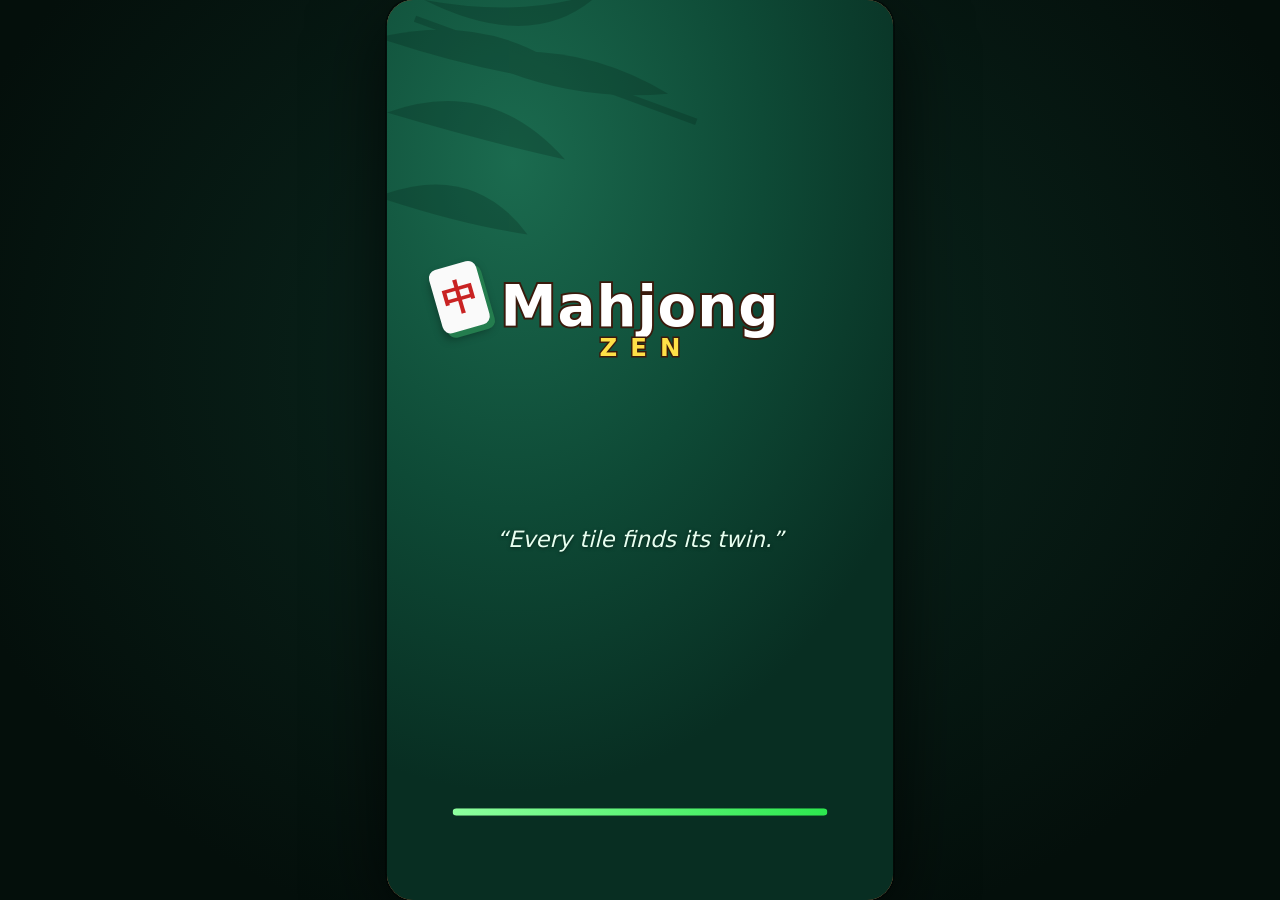
==== index.html @ 8737f3f5 "Mahjong Zen : Mahjong Solitaire 2.5D en HTML/CSS/JS (600 niveaux, modes Classic et Tray) Co-Authored" ====
<!doctype html>
<html lang="fr">
<head>
<meta charset="utf-8">
<meta name="viewport" content="width=device-width, initial-scale=1, maximum-scale=1, user-scalable=no, viewport-fit=cover">
<meta name="theme-color" content="#082E22">
<title>Mahjong Zen</title>
<link rel="stylesheet" href="css/style.css?v=2">
</head>
<body>
<div id="stage">

  <!-- Tapis feutrine + ombres de bambou + filigrane -->
  <div id="table"><div id="leaves"></div><div id="watermark"></div></div>

  <div id="aura"></div>

  <!-- Jeu -->
  <div id="game">
    <header id="hud">
      <button class="wood round" id="btnBack" aria-label="Retour"><svg viewBox="0 0 24 24"><path d="M15 5l-7 7 7 7" /></svg></button>
      <div id="hudCenter">
        <div class="hudCol classic"><span class="lbl">Level</span><b id="hudLevel">1</b></div>
        <div class="hudCol classic mid"><span class="lbl">Score</span><b id="hudScore" class="gold">0</b><i id="scoreGlow"></i></div>
        <div class="hudCol classic"><span class="lbl">Matches</span><b id="hudMatches">0</b></div>
        <div class="hudCol tray iq"><span class="lbl">IQ</span><b id="hudIQ" class="gold">40.0</b><i id="iqGlow"></i></div>
      </div>
      <button class="wood round" id="btnMenu" aria-label="Menu"><svg viewBox="0 0 24 24"><path d="M5 7h14M5 12h14M5 17h14" /></svg></button>
    </header>

    <div id="comboZone">
      <div id="coinBox"><i class="coin"></i><b id="coinCount">0</b></div>
      <div id="comboBanner"><span id="comboText">Combo x2</span><i id="comboBar"></i></div>
      <div id="tray"><i></i><i></i><i></i><i></i></div>
    </div>

    <div id="board"></div>

    <footer id="dock">
      <button class="wood round big" id="btnShuffle" aria-label="Mélanger"><svg viewBox="0 0 24 24"><path d="M3 7h3.5c3 0 4 2 5.5 5s2.500 5 5.500 5H21M3 17h3.500c1.800 0 2.800-.7 3.700-1.900M13.800 8.900C14.700 7.700 15.700 7 17.500 7H21M18.500 4L21.500 7l-3 3M18.500 14l3 3-3 3"/></svg><em class="badge" id="bShuffle">3</em></button>
      <button class="wood round big" id="btnHint" aria-label="Indice"><svg viewBox="0 0 24 24"><path d="M9 18h6M10 21h4M12 3a6 6 0 0 0-3.500 10.900c.700.600 1 1.200 1 2.100h5c0-.9.300-1.500 1-2.100A6 6 0 0 0 12 3z"/></svg><em class="badge" id="bHint">3</em></button>
      <button class="wood round big" id="btnUndo" aria-label="Annuler"><svg viewBox="0 0 24 24"><path d="M9 14L4 9l5-5M4 9h10a6 6 0 0 1 0 12h-4"/></svg><em class="badge" id="bUndo">∞</em></button>
    </footer>
    <div id="fx"></div>
  </div>

  <!-- Portes Shoji -->
  <div id="shoji" class="closed">
    <div class="door left"><div class="paper"></div><div class="lattice"></div></div>
    <div class="door right"><div class="paper"></div><div class="lattice"></div></div>
    <div id="slit"></div>
    <div id="medal"><svg viewBox="0 0 120 120"><circle cx="60" cy="60" r="57" fill="#4A1F10" stroke="#D99B43" stroke-width="4"/><circle cx="60" cy="60" r="46" fill="none" stroke="#C88A4B" stroke-width="2"/>
      <g fill="#E8B960" stroke="#8A5A00" stroke-width="1.5">
        <g id="petals"></g></g>
      <rect x="44" y="36" width="32" height="46" rx="6" fill="#FAFAFA" stroke="#247D4E" stroke-width="3"/><text x="60" y="72" font-size="30" text-anchor="middle" fill="#C92323" font-weight="900" font-family="'Noto Serif CJK SC','Microsoft YaHei',serif">中</text></svg></div>
    <div id="flash"></div>
  </div>

  <!-- Accueil -->
  <div id="home" class="hidden">
    <div id="homeTop">
      <div class="pill"><i class="coin"></i><b id="homeCoins">0</b></div>
      <div id="logo"><span class="tilt"><i>中</i></span><h1>Mahjong<small>ZEN</small></h1></div>
      <button class="wood round" id="btnSettings" aria-label="Paramètres"><svg viewBox="0 0 24 24"><path d="M5 7h14M5 12h14M5 17h14" /></svg></button>
    </div>
    <div id="homeBottom">
      <div id="worldName">Bambouseraie</div>
      <button id="btnPlay" class="cta">Level 1</button>
      <button id="btnLevels" class="link">Tous les niveaux</button>
    </div>
  </div>

  <!-- Carte citation -->
  <div id="quote" class="hidden"><div class="card"><div class="ico"><span>中</span></div><p id="quoteText"></p></div></div>

  <!-- Sélection de niveau -->
  <div id="levelSel" class="hidden"><div class="sheet">
    <div class="sheetHead"><b>Niveaux</b><button class="wood round sm" id="lvlClose" aria-label="Fermer"><svg viewBox="0 0 24 24"><path d="M6 6l12 12M18 6L6 18"/></svg></button></div>
    <div id="lvlGrid"></div></div></div>

  <!-- Fenêtres (menu / victoire / défaite) -->
  <div id="modal" class="hidden"><div class="panel" id="panel"></div></div>

  <div id="toast"></div>

  <!-- Chargement -->
  <div id="loading"><div id="leaves2"></div>
    <div class="lg"><span class="tilt"><i>中</i></span><h1>Mahjong<small>ZEN</small></h1></div>
    <p id="loadQuote"></p>
    <div class="bar"><i id="loadBar"></i></div>
  </div>
</div>

<script src="js/engine/layouts.js"></script>
<script src="js/engine/board.js"></script>
<script src="js/engine/generator.js"></script>
<script src="js/engine/levels.js"></script>
<script src="js/render/symbols.js"></script>
<script src="js/render/tiles.js"></script>
<script src="js/render/vfx.js"></script>
<script src="js/render/shoji.js"></script>
<script src="js/audio/sfx.js"></script>
<script src="js/ui/hud.js"></script>
<script src="js/main.js?v=2"></script>
</body>
</html>
---- css/style.css ----
/* Mahjong Zen — scène logique 540 x 960 (9:16), mise à l'échelle par JS (--k). Tout en CSS / SVG. */
:root {
  --jade1: #46B87A; --jade2: #247D4E; --gold: #FFE047; --gold2: #DF9E1A; --neon: #2CE84F; --badge: #D93829;
  --wood1: #6B341E; --wood2: #4A2112; --mahog: #5A2815; --caramel: #C88A4B; --amber: #D99B43; --cream: #FFF3D6;
  --font: "Baloo 2", "Nunito", "Trebuchet MS", "Segoe UI Rounded", system-ui, sans-serif;
}
* { box-sizing: border-box; -webkit-tap-highlight-color: transparent; }
html, body { margin: 0; height: 100%; overflow: hidden; background: #040f0b; font-family: var(--font); color: #fff;
  user-select: none; -webkit-user-select: none; touch-action: manipulation; overscroll-behavior: none; }
body { background: radial-gradient(ellipse at 50% 40%, #0b2a20 0%, #040f0b 80%); }
button { font: inherit; color: inherit; border: 0; padding: 0; cursor: pointer; background: none; touch-action: manipulation; }
.hidden { display: none !important; }

#stage { position: absolute; left: 50%; top: 50%; width: 540px; height: 960px; transform-origin: 0 0; overflow: hidden;
  border-radius: 28px; background: #082E22; box-shadow: 0 0 0 2px rgba(0,0,0,.4), 0 20px 80px rgba(0,0,0,.7); }
#stage > * { position: absolute; inset: 0; }

/* ---------- Tapis ---------- */
#table { background:
  radial-gradient(ellipse 90% 70% at 25% 18%, #1B6B4F 0%, #0E4A36 55%, #082E22 100%); }
#table::before { content: ""; position: absolute; inset: 0; opacity: .5; mix-blend-mode: soft-light;
  background-image: url("data:image/svg+xml;utf8,<svg xmlns='http://www.w3.org/2000/svg' width='160' height='160'><filter id='n'><feTurbulence type='fractalNoise' baseFrequency='.9' numOctaves='2' stitchTiles='stitch'/><feColorMatrix values='0 0 0 0 .5  0 0 0 0 .6  0 0 0 0 .5  0 0 0 .9 0'/></filter><rect width='160' height='160' filter='url(%23n)'/></svg>"); }
#table::after { content: ""; position: absolute; inset: 0; background: radial-gradient(ellipse 75% 65% at 50% 48%, transparent 55%, rgba(4,26,18,.75) 100%); }
#leaves, #leaves2 { position: absolute; inset: 0; opacity: .22; pointer-events: none; z-index: 1;
  background:
    url("data:image/svg+xml;utf8,<svg xmlns='http://www.w3.org/2000/svg' viewBox='0 0 540 960'><g fill='%23031a12'><path d='M-10 40 Q120 10 210 90 Q110 80 -10 40Z'/><path d='M0 120 Q110 80 190 170 Q100 150 0 120Z'/><path d='M-10 210 Q90 170 150 250 Q80 240 -10 210Z'/><path d='M40 0 Q150 20 230 -10 Q160 60 40 0Z'/><path d='M90 60 Q200 40 300 100 Q190 110 90 60Z'/><path d='M30 20 L330 130' stroke='%23031a12' stroke-width='7' fill='none'/></g></svg>") no-repeat 0 0 / 100% 100%; }
#watermark { position: absolute; left: 50%; top: 50%; width: 520px; height: 520px; margin: -260px 0 0 -260px; opacity: .075; z-index: 1;
  background: url("data:image/svg+xml;utf8,<svg xmlns='http://www.w3.org/2000/svg' viewBox='-100 -100 200 200' fill='none' stroke='white' stroke-width='1.6'><circle r='96'/><circle r='88'/><circle r='56'/><circle r='22'/><g id='p'><path d='M0 -22 Q16 -48 0 -88 Q-16 -48 0 -22Z'/></g><g transform='rotate(30)'><use href='%23p'/></g><g transform='rotate(60)'><use href='%23p'/></g><g transform='rotate(90)'><use href='%23p'/></g><g transform='rotate(120)'><use href='%23p'/></g><g transform='rotate(150)'><use href='%23p'/></g><g transform='rotate(180)'><use href='%23p'/></g><g transform='rotate(210)'><use href='%23p'/></g><g transform='rotate(240)'><use href='%23p'/></g><g transform='rotate(270)'><use href='%23p'/></g><g transform='rotate(300)'><use href='%23p'/></g><g transform='rotate(330)'><use href='%23p'/></g><circle r='40' stroke-dasharray='3 5'/></svg>") center / contain no-repeat; }

/* ---------- Boutons bois ---------- */
.wood { background: radial-gradient(circle at 35% 28%, #7a3a20 0%, #4A1F10 62%, #35150a 100%); border: 3.5px solid var(--amber);
  box-shadow: 0 5px 0 #2a0f06, 0 8px 14px rgba(0,0,0,.45), inset 0 2px 0 rgba(255,225,160,.35); position: relative; transition: transform .1s; }
.wood:active { transform: translateY(3px) scale(.97); box-shadow: 0 2px 0 #2a0f06, 0 3px 8px rgba(0,0,0,.4), inset 0 2px 0 rgba(255,225,160,.3); }
.wood.round { border-radius: 50%; width: 52px; height: 52px; display: grid; place-items: center; }
.wood.round.big { width: 80px; height: 80px; }
.wood.round.sm { width: 40px; height: 40px; }
.wood svg { width: 54%; height: 54%; fill: none; stroke: var(--cream); stroke-width: 2.2; stroke-linecap: round; stroke-linejoin: round; filter: drop-shadow(0 1px 1px rgba(0,0,0,.5)); }
.wood.big svg { width: 52%; height: 52%; stroke-width: 2; }
.badge { position: absolute; right: -8px; top: -8px; min-width: 28px; height: 28px; padding: 0 6px; border-radius: 14px; background: var(--badge);
  border: 2.5px solid #fff; font: 800 17px/23px var(--font); font-style: normal; text-align: center; box-shadow: 0 2px 4px rgba(0,0,0,.4); }
.wood:disabled { filter: grayscale(.6) brightness(.7); }

/* ---------- HUD (0 -> 10%) ---------- */
#hud { inset: 0 0 auto 0; height: 96px; display: flex; align-items: center; justify-content: space-between; padding: 0 16px; z-index: 5; }
#hudCenter { flex: 1; display: flex; align-items: flex-end; justify-content: center; gap: 4px; padding: 0 6px; }
.hudCol { flex: 1; text-align: center; position: relative; line-height: 1; text-shadow: 0 2px 3px rgba(0,0,0,.5); }
.hudCol .lbl { display: block; font-size: 15px; font-weight: 600; color: #bfe8cf; margin-bottom: 4px; }
.hudCol b { font-size: 30px; font-weight: 800; display: block; }
.hudCol.mid b { font-size: 38px; }
.hudCol .gold, b.gold { color: var(--gold); text-shadow: 0 0 14px rgba(255,224,71,.55), 0 2px 3px rgba(0,0,0,.55); }
.hudCol i { position: absolute; left: 6%; right: 6%; bottom: -8px; height: 6px; border-radius: 4px; opacity: 0;
  background: radial-gradient(ellipse at center, rgba(255,224,71,.95), rgba(255,224,71,0) 70%); }
.hudCol i.on { animation: glowbar .7s ease-out; }
@keyframes glowbar { 0% { opacity: 1; transform: scaleX(.4); } 100% { opacity: 0; transform: scaleX(1.25); } }
#game { z-index: 3; }
#game > * { position: absolute; }
.hudCol.iq { display: none; }
body.trayMode .hudCol.classic { display: none; }
.hudCol.iq { max-width: 220px; } .hudCol.iq b { font-size: 40px; } .hudCol.iq .lbl { display: inline; margin-right: 6px; font-size: 22px; color: var(--gold); }
.hudCol.iq b { display: inline; }
body.trayMode .iq { display: block; }

/* ---------- Zone combo / tiroir (10 -> 18%) ---------- */
#comboZone { inset: 96px 0 auto 0; height: 77px; z-index: 4; pointer-events: none; }
#coinBox { position: absolute; left: 18px; top: 22px; display: flex; align-items: center; gap: 6px; font-weight: 800; font-size: 24px; color: var(--gold);
  text-shadow: 0 2px 3px rgba(0,0,0,.6); opacity: 0; transition: opacity .3s; }
#coinBox.show { opacity: 1; }
.coin { display: inline-block; width: 26px; height: 26px; border-radius: 50%; background: radial-gradient(circle at 35% 30%, #FFF2A6, #F2B51E 55%, #B87A00); border: 2px solid #8A5A00; box-shadow: inset 0 0 0 3px rgba(255,255,255,.25); }
#comboBanner { position: absolute; left: 50%; top: 14px; transform: translateX(-50%) scale(.6); opacity: 0; text-align: center; transition: opacity .2s, transform .25s cubic-bezier(.3,1.6,.5,1); }
#comboBanner.on { opacity: 1; transform: translateX(-50%) scale(1); }
#comboText { display: block; font-size: 40px; font-weight: 800; color: var(--neon); -webkit-text-stroke: 2px #0a3d1a; paint-order: stroke fill;
  text-shadow: 0 0 18px rgba(44,232,79,.6), 0 3px 0 #0a3d1a; letter-spacing: .5px; }
#comboBanner.pop #comboText { animation: pop .3s cubic-bezier(.3,1.8,.5,1); }
@keyframes pop { 0% { transform: scale(1.5); } 100% { transform: scale(1); } }
#comboBar { display: block; height: 6px; margin: 2px auto 0; width: 150px; border-radius: 4px; background: rgba(0,0,0,.35); position: relative; overflow: hidden; }
#comboBar::after { content: ""; position: absolute; inset: 0; background: linear-gradient(90deg, #8dff9f, var(--neon)); transform-origin: left; transform: scaleX(var(--t, 1)); }
#tray { position: absolute; left: 50%; top: 4px; width: 281px; height: 67px; transform: translateX(-50%); display: none; gap: 7px; align-items: center; padding: 0 8px;
  border-radius: 14px; border: 4px solid var(--amber); background: linear-gradient(#3b170b, #2a0f06); box-shadow: inset 0 4px 10px rgba(0,0,0,.6), 0 4px 10px rgba(0,0,0,.4); transition: box-shadow .25s, border-color .25s; }
body.trayMode #tray { display: flex; }
#tray.glow { border-color: var(--neon); box-shadow: 0 0 22px 4px rgba(44,232,79,.75), inset 0 4px 10px rgba(0,0,0,.6); }
#tray i { flex: 1; height: 50px; border-radius: 8px; background: rgba(0,0,0,.32); box-shadow: inset 0 2px 5px rgba(0,0,0,.6); }
body.trayMode #comboBanner { left: auto; right: 6px; top: 10px; transform: scale(.6); transform-origin: right center; width: 124px; }
body.trayMode #comboBanner.on { transform: scale(1); }
body.trayMode #comboText { font-size: 26px; -webkit-text-stroke-width: 1.5px; }
body.trayMode #comboBar { width: 90px; }

/* ---------- Plateau ---------- */
#board { inset: 0; z-index: 2; }
.tile { position: absolute; width: var(--cw); height: var(--ch); perspective: 500px; transition: transform .16s cubic-bezier(.3,1.6,.5,1), opacity .2s; cursor: pointer; will-change: transform; }
.tile .base { position: absolute; inset: 0; border-radius: var(--rad); background: linear-gradient(150deg, var(--jade1), var(--jade2));
  box-shadow: calc(var(--s) * 4px) calc(var(--s) * 7px) calc(var(--s) * 11px) rgba(0, 20, 12, .38); transition: background .15s; }
.tile .face { position: absolute; left: 0; top: 0; width: var(--fw); height: var(--fh); border-radius: var(--rad); transform-style: preserve-3d;
  transition: transform .6s cubic-bezier(.3,1.35,.5,1); }
.tile .front, .tile .back { position: absolute; inset: 0; border-radius: inherit; backface-visibility: hidden; -webkit-backface-visibility: hidden; overflow: hidden; }
.tile .front { background: linear-gradient(150deg, #FAFAFA 0%, #F2F4EF 100%);
  box-shadow: calc(var(--s) * 2px) calc(var(--s) * 2.5px) 0 #CDEBD9, inset 0 0 0 calc(var(--s) * 1.5px) rgba(255,255,255,.9), inset 0 -2px 6px rgba(120,150,130,.18); transition: background .15s; }
.tile .front svg { position: absolute; left: 13%; top: 11%; width: 74%; height: 78%; }
.tile .back { transform: rotateY(180deg); background: linear-gradient(150deg, #F7D147, #E0A91E); box-shadow: calc(var(--s) * 2px) calc(var(--s) * 2.5px) 0 #b98412; }
.tile .back svg { width: 100%; height: 100%; }
.tile.mystery .face { transform: rotateY(180deg); }
.tile.mystery .base { background: linear-gradient(150deg, #d9a416, #a97a0c); }
.tile .front::after { content: ""; position: absolute; inset: 0; background: rgba(15, 35, 28, .24); opacity: 0; transition: opacity .2s; border-radius: inherit; }
.tile.blocked .front::after { opacity: 1; }
.tile.selected { transform: scale(1.04); }
.tile.selected .front { background: #EFFA78; box-shadow: 0 0 calc(var(--s) * 18px) calc(var(--s) * 3px) rgba(255,240,90,.85), calc(var(--s) * 2px) calc(var(--s) * 2.5px) 0 #b99a1c; }
.tile.selected .base { background: linear-gradient(150deg, #F5C836, #c99a10); }
.tile.selected .front::after { opacity: 0; }
.tile.gold .front { background: linear-gradient(145deg, #FFE670, #DF9E1A); box-shadow: calc(var(--s) * 2px) calc(var(--s) * 2.5px) 0 #8A5A00, inset 0 0 0 2px rgba(255,250,200,.8); }
.tile.gold .base { background: linear-gradient(150deg, #F5C836, #A8740B); }
.tile.gold .sp { animation: twinkle 1.4s infinite; transform-origin: center; }
@keyframes twinkle { 0%, 100% { opacity: .2; } 50% { opacity: 1; } }
.tile.hint .front { animation: hintPulse .7s ease-in-out infinite alternate; }
@keyframes hintPulse { from { background: #FAFAFA; } to { background: #FFEE70; box-shadow: 0 0 calc(var(--s) * 20px) calc(var(--s) * 4px) rgba(255,224,71,.95); } }
.tile .stoneCap { position: absolute; left: 0; top: 0; width: var(--fw); height: var(--fh); display: none; pointer-events: none; }
.tile.stoned .stoneCap { display: block; }
.tile .stoneCap svg { width: 100%; height: 100%; filter: drop-shadow(0 2px 2px rgba(0,0,0,.4)); }
.tile .stoneCap.crack { display: block; animation: crack .45s forwards; }
@keyframes crack { 0% { transform: scale(1); opacity: 1; } 30% { transform: scale(1.08) rotate(-3deg); } 100% { transform: scale(1.4) rotate(8deg); opacity: 0; } }
.tile.shake { animation: shake .16s linear; }
@keyframes shake { 0%, 100% { translate: 0 0; } 25% { translate: -4px 0; } 75% { translate: 4px 0; } }
.tile.vanish { animation: vanish .18s ease-in forwards; pointer-events: none; }
@keyframes vanish { 0% { transform: scale(1.04); filter: brightness(1.6); } 100% { transform: scale(1.28); opacity: 0; filter: brightness(2.2); } }
.tile.gone { display: none; }
.tile.pre { opacity: 0; transform: translateY(-70px) scale(.7); }
.tile.shuf { animation: shuf .6s ease-in-out; }
@keyframes shuf { 0% { transform: none; } 40% { transform: translateY(-14px) rotateY(180deg) scale(.9); } 100% { transform: none; } }
.tile.fly { position: absolute; z-index: 999 !important; transition: transform .35s cubic-bezier(.3,.9,.4,1), opacity .2s; pointer-events: none; }

/* ---------- Dock (85 -> 100%) ---------- */
#dock { inset: auto 0 0 0; height: 144px; z-index: 5; display: flex; justify-content: space-evenly; align-items: center; padding: 18px 20px 0;
  background: linear-gradient(180deg, var(--wood1) 0%, var(--wood2) 100%); border-top: 5px solid var(--caramel);
  border-radius: 50% 50% 0 0 / 22px 22px 0 0; box-shadow: 0 -8px 20px rgba(0,0,0,.45), inset 0 3px 0 rgba(255,225,160,.35); }
#dock::before { content: ""; position: absolute; inset: 8px 12px auto; height: 3px; border-radius: 2px; background: rgba(217,155,67,.5); }
#dock .wood.big { margin-top: 6px; }

#fx { inset: 0; z-index: 30; pointer-events: none; overflow: hidden; }
#fx > * { position: absolute; will-change: transform, opacity; }
.fx-text { font-weight: 800; font-size: 34px; color: #fff; -webkit-text-stroke: 5px #1a0e05; paint-order: stroke fill; white-space: nowrap; text-shadow: 0 3px 6px rgba(0,0,0,.4); transform: translate(-50%, -50%); }
.fx-text.gold { color: var(--gold); }
.fx-flash { width: 150px; height: 150px; margin: -75px 0 0 -75px; border-radius: 50%; background: radial-gradient(circle, #fff 0%, rgba(255,246,150,.85) 30%, rgba(255,224,71,0) 70%); }
.fx-p { width: 18px; height: 18px; }
.fx-p svg { width: 100%; height: 100%; display: block; }
.fx-tier { left: 50%; top: 340px; font-size: 92px; font-weight: 900; transform: translate(-50%, -50%); white-space: nowrap; -webkit-text-stroke: 8px #1a0e05; paint-order: stroke fill; }
.fx-mascot { width: 120px; height: 150px; left: 50%; margin-left: -60px; top: 150px; }
.fx-mascot svg { width: 100%; height: 100%; filter: drop-shadow(0 6px 6px rgba(0,0,0,.4)); }
.fx-coin { width: 26px; height: 26px; }

/* ---------- Shoji ---------- */
#shoji { z-index: 40; pointer-events: none; }
#shoji.closed { pointer-events: auto; }
.door { position: absolute; top: 0; width: 50.2%; height: 100%; transition: transform 1.1s cubic-bezier(.65,.05,.25,1); overflow: hidden; box-shadow: 0 0 40px rgba(0,0,0,.5); }
.door.left { left: 0; } .door.right { right: 0; }
#shoji.open .door.left { transform: translateX(-102%); } #shoji.open .door.right { transform: translateX(102%); }
.door .paper { position: absolute; inset: 0; background:
  url("data:image/svg+xml;utf8,<svg xmlns='http://www.w3.org/2000/svg' viewBox='0 0 270 960'><g fill='none' stroke='%237a8a45' stroke-linecap='round' opacity='.55'><path d='M70 -10 V980' stroke-width='11'/><path d='M180 -10 V980' stroke-width='8'/><g stroke-width='2.5'><path d='M60 150 h20 M60 330 h20 M60 540 h20 M60 760 h20 M172 220 h18 M172 470 h18 M172 690 h18'/></g></g><g fill='%235e8f3b' opacity='.5'><path d='M70 160 q40 -30 70 -6 q-36 22 -70 6z'/><path d='M70 360 q-44 -24 -66 4 q40 18 66 -4z'/><path d='M180 260 q40 -30 70 -6 q-36 22 -70 6z'/><path d='M180 520 q-44 -24 -66 4 q40 18 66 -4z'/><path d='M70 640 q40 -30 70 -6 q-36 22 -70 6z'/><path d='M180 800 q-44 -24 -66 4 q40 18 66 -4z'/></g></svg>") center / 100% 100% no-repeat,
  radial-gradient(ellipse 60% 70% at var(--gx, 100%) 50%, #F5DDA8 0%, #E8C996 45%, #C89B5E 100%); }
.door.right .paper { --gx: 0%; }
.door .lattice { position: absolute; inset: 0; border: 14px solid var(--mahog);
  background: linear-gradient(90deg, var(--mahog) 6px, transparent 6px) 0 0 / 80px 100%, linear-gradient(180deg, var(--mahog) 6px, transparent 6px) 0 0 / 100% 120px;
  box-shadow: inset 0 0 0 3px #7a3a20, inset 0 0 18px rgba(0,0,0,.45); }
.door.left .lattice { border-right-width: 10px; } .door.right .lattice { border-left-width: 10px; }
#slit { position: absolute; left: 50%; top: 0; bottom: 0; width: 8px; margin-left: -4px; z-index: 2; transition: opacity .3s;
  background: linear-gradient(180deg, transparent, #ffe27a 15%, #fff1b0 50%, #ffe27a 85%, transparent); filter: blur(2.5px) drop-shadow(0 0 14px #ffc83a); }
#medal { position: absolute; left: 50%; top: 50%; width: 170px; height: 170px; margin: -85px 0 0 -85px; z-index: 3; filter: drop-shadow(0 0 24px rgba(255,200,60,.7)) drop-shadow(0 6px 8px rgba(0,0,0,.5));
  transition: transform .7s cubic-bezier(.5,0,.8,.4), opacity .6s; }
#shoji.open #medal, #shoji.open #slit { opacity: 0; } #shoji.open #medal { transform: scale(.4) rotate(90deg); }
#flash { position: absolute; inset: 0; z-index: 4; opacity: 0; background: radial-gradient(ellipse at 50% 50%, rgba(255,246,190,.95), rgba(255,200,70,.55) 40%, rgba(255,200,70,0) 70%); }
#flash.go { animation: flash 1s ease-out; }
@keyframes flash { 0% { opacity: 0; } 20% { opacity: 1; } 100% { opacity: 0; } }

/* ---------- Accueil ---------- */
#home { z-index: 45; pointer-events: none; }
#home > * { pointer-events: auto; }
#homeTop { position: absolute; inset: 22px 18px auto; display: flex; justify-content: space-between; align-items: flex-start; }
.pill { display: flex; align-items: center; gap: 8px; padding: 6px 16px 6px 8px; border-radius: 26px; background: rgba(74,31,16,.9); border: 3px solid var(--amber); font-weight: 800; font-size: 22px; color: var(--gold); box-shadow: 0 4px 8px rgba(0,0,0,.4); }
#logo { position: absolute; left: 50%; top: 70px; transform: translateX(-50%); text-align: center; filter: drop-shadow(0 4px 6px rgba(0,0,0,.55)); }
#logo h1, .lg h1 { margin: 0; font-size: 60px; line-height: .9; font-weight: 800; color: #fff; letter-spacing: 1px; -webkit-text-stroke: 4px #3a1a0c; paint-order: stroke fill; }
#logo h1 small, .lg h1 small { display: block; font-size: 26px; letter-spacing: 14px; color: var(--gold); -webkit-text-stroke: 3px #3a1a0c; margin-top: 6px; padding-left: 14px; }
.tilt { position: absolute; left: -64px; top: -18px; width: 52px; height: 70px; transform: rotate(-16deg); border-radius: 9px; background: #FAFAFA; box-shadow: 4px 6px 0 var(--jade2), 0 6px 10px rgba(0,0,0,.4); display: grid; place-items: center; }
.tilt i { font: 900 38px/1 "Noto Serif CJK SC", "Microsoft YaHei", serif; color: #C92323; font-style: normal; }
#homeBottom { position: absolute; inset: auto 0 70px; text-align: center; }
#worldName { font-size: 20px; font-weight: 700; color: #4A1F10; margin-bottom: 12px; text-shadow: 0 1px 0 rgba(255,235,190,.6); }
.cta { min-width: 300px; padding: 14px 40px 16px; border-radius: 40px; font-size: 44px; font-weight: 800; color: #fff; -webkit-text-stroke: 4px #7a3a00; paint-order: stroke fill;
  background: linear-gradient(#FFC04A, #F58A1F); border: 4px solid #FFE08A; box-shadow: 0 7px 0 #A8520A, 0 14px 20px rgba(0,0,0,.45), inset 0 3px 0 rgba(255,255,255,.5); }
.cta:active { transform: translateY(4px); box-shadow: 0 3px 0 #A8520A, 0 6px 12px rgba(0,0,0,.4); }
.link { display: block; margin: 22px auto 0; font-size: 20px; font-weight: 700; color: #4A1F10; text-decoration: underline; text-underline-offset: 4px; }

/* ---------- Carte citation ---------- */
#quote { z-index: 42; display: grid; place-items: center; pointer-events: none; }
#quote .card { width: 380px; padding: 26px 28px 30px; text-align: center; border-radius: 20px; background: #FFF7E4; border: 5px double #8A5A2B; color: #4A2A12;
  box-shadow: 0 10px 40px rgba(0,0,0,.55), inset 0 0 0 4px #FFF7E4, inset 0 0 0 6px rgba(138,90,43,.35); transform: scale(.85); opacity: 0; transition: transform .45s cubic-bezier(.3,1.5,.5,1), opacity .35s; }
#quote.show .card { transform: scale(1); opacity: 1; }
#quote .ico { width: 50px; height: 68px; margin: -56px auto 12px; border-radius: 9px; background: #FAFAFA; box-shadow: 4px 6px 0 var(--jade2), 0 6px 10px rgba(0,0,0,.35); display: grid; place-items: center; transform: rotate(-8deg); }
#quote .ico span { font: 900 36px/1 "Noto Serif CJK SC", "Microsoft YaHei", serif; color: #C92323; }
#quote p { margin: 0; font-size: 25px; font-weight: 700; line-height: 1.25; font-style: italic; }

/* ---------- Sélection de niveaux ---------- */
#levelSel { z-index: 60; background: rgba(4,20,14,.7); display: grid; place-items: center; }
.sheet { width: 480px; height: 780px; border-radius: 22px; background: linear-gradient(#3b170b, #2a0f06); border: 5px solid var(--amber); box-shadow: 0 16px 50px rgba(0,0,0,.6); display: flex; flex-direction: column; overflow: hidden; }
.sheetHead { display: flex; justify-content: space-between; align-items: center; padding: 14px 18px; font-size: 30px; font-weight: 800; color: var(--gold); border-bottom: 3px solid rgba(217,155,67,.4); }
#lvlGrid { flex: 1; overflow-y: auto; padding: 10px 16px 24px; scrollbar-width: thin; touch-action: pan-y; }
#lvlGrid h3 { margin: 18px 0 8px; font-size: 20px; color: #ffd98a; font-weight: 700; display: flex; align-items: center; gap: 8px; }
#lvlGrid h3::after { content: ""; flex: 1; height: 2px; background: rgba(217,155,67,.35); }
.lvlRow { display: grid; grid-template-columns: repeat(5, 1fr); gap: 8px; }
.lv { aspect-ratio: 1; border-radius: 12px; font-size: 22px; font-weight: 800; color: #fff; background: linear-gradient(#5a8f6c, #2f6a48); border: 3px solid #9FD6B2; box-shadow: 0 4px 0 #1a4a2f; position: relative; }
.lv.cur { background: linear-gradient(#FFC04A, #F58A1F); border-color: #FFE08A; box-shadow: 0 4px 0 #A8520A; }
.lv.lock { background: #4a3a30; border-color: #6d5645; color: #9a8a7c; box-shadow: 0 4px 0 #2a1d16; }
.lv .st { position: absolute; bottom: 1px; left: 0; right: 0; font-size: 11px; color: var(--gold); letter-spacing: -1px; }

/* ---------- Fenêtres ---------- */
#modal { z-index: 70; display: grid; place-items: center; background: rgba(4,20,14,.65); }
.panel { width: 400px; padding: 26px 26px 28px; border-radius: 24px; text-align: center; background: linear-gradient(#FFF7E4, #F6E4BC); border: 6px solid var(--mahog); color: #4A2A12;
  box-shadow: 0 16px 50px rgba(0,0,0,.6), inset 0 0 0 3px #D99B43; animation: panelIn .4s cubic-bezier(.3,1.5,.5,1); }
@keyframes panelIn { from { transform: scale(.7); opacity: 0; } }
.panel h2 { margin: 0 0 8px; font-size: 40px; font-weight: 800; color: #7a2a10; }
.panel .stars { font-size: 56px; letter-spacing: 6px; color: #E0A91E; text-shadow: 0 3px 0 #8A5A00; margin: 4px 0 10px; }
.panel .stars .off { color: #cdbd98; text-shadow: none; }
.panel .rows { margin: 6px 0 18px; font-size: 22px; font-weight: 700; }
.panel .rows div { display: flex; justify-content: space-between; padding: 6px 12px; border-bottom: 2px dotted rgba(138,90,43,.35); }
.panel .rows b { color: #b3340f; }
.btn { display: block; width: 100%; margin-top: 10px; padding: 12px; border-radius: 30px; font-size: 28px; font-weight: 800; color: #fff; -webkit-text-stroke: 3px #7a3a00; paint-order: stroke fill;
  background: linear-gradient(#FFC04A, #F58A1F); border: 3px solid #FFE08A; box-shadow: 0 5px 0 #A8520A; }
.btn:active { transform: translateY(3px); box-shadow: 0 2px 0 #A8520A; }
.btn.alt { background: linear-gradient(#8a5a3a, #5A2815); border-color: var(--amber); box-shadow: 0 5px 0 #2a0f06; -webkit-text-stroke: 3px #2a0f06; font-size: 22px; }
.opt { display: flex; justify-content: space-between; align-items: center; padding: 10px 6px; font-size: 24px; font-weight: 700; }
.seg { display: flex; border: 3px solid var(--mahog); border-radius: 20px; overflow: hidden; }
.seg button { padding: 6px 14px; font-size: 18px; font-weight: 800; color: #7a2a10; background: #F6E4BC; }
.seg button.on { background: var(--mahog); color: var(--gold); }

#toast { position: absolute; left: 50%; bottom: 168px; transform: translate(-50%, 20px); z-index: 80; padding: 10px 22px; border-radius: 24px; background: rgba(40,16,8,.92); border: 3px solid var(--amber);
  font-size: 22px; font-weight: 700; opacity: 0; pointer-events: none; transition: .3s; white-space: normal; text-align: center; max-width: 440px; inset: auto; }
#toast.show { opacity: 1; transform: translate(-50%, 0); }

/* ---------- Chargement ---------- */
#loading { z-index: 100; background: radial-gradient(ellipse 90% 70% at 25% 18%, #1B6B4F, #0E4A36 55%, #082E22); transition: opacity .6s; }
#loading.out { opacity: 0; pointer-events: none; }
#loading .lg { position: absolute; left: 50%; top: 300px; transform: translateX(-50%); text-align: center; }
#loading .lg .tilt { left: -70px; }
#loadQuote { position: absolute; left: 50px; right: 50px; top: 560px; text-align: center; font-size: 24px; line-height: 1.3; font-style: italic; color: #e8fff0; text-shadow: 0 2px 4px rgba(0,0,0,.5); margin: 0; }
#loading .bar { position: absolute; left: 70px; right: 70px; bottom: 90px; height: 8px; border-radius: 6px; background: rgba(0,0,0,.35); overflow: hidden; }
#loadBar { display: block; height: 100%; width: 0; background: linear-gradient(90deg, #8dff9f, #2CE84F); border-radius: 6px; transition: width .2s; }

/* ===== Combo flashy ===== */
#stage { --cc: #2CE84F; }
#comboBanner { filter: drop-shadow(0 0 10px var(--cc)); }
#comboBanner::before { content: ""; position: absolute; left: -40px; right: -40px; top: -14px; bottom: -8px; z-index: -1; opacity: 0; filter: blur(10px);
  background: radial-gradient(ellipse, var(--cc), transparent 70%); }
#comboBanner.on::before { opacity: .5; animation: beat .42s ease-in-out infinite alternate; }
@keyframes beat { from { transform: scale(.85); opacity: .3; } to { transform: scale(1.2); opacity: .7; } }
#comboBanner.on { transform: translateX(-50%) scale(var(--sc, 1)); }
body.trayMode #comboBanner.on { transform: scale(var(--sc, 1)); }
#comboText { color: var(--cc); text-shadow: 0 0 16px var(--cc), 0 0 38px var(--cc), 0 3px 0 rgba(0,0,0,.6); }
#comboBanner.rainbow #comboText { text-shadow: none; filter: drop-shadow(0 0 12px #fff9) drop-shadow(0 0 24px var(--cc));
  background: linear-gradient(90deg, #ff5c5c, #ffe047, #2ce84f, #3cd8ff, #ff5cd8, #ff5c5c); background-size: 200% 100%;
  -webkit-background-clip: text; background-clip: text; color: transparent; animation: rb .9s linear infinite; }
#comboBanner.rainbow.pop #comboText { animation: rb .9s linear infinite, pop .3s cubic-bezier(.3,1.8,.5,1); }
@keyframes rb { to { background-position: 200% 0; } }
#tray.glow { border-color: var(--cc); box-shadow: 0 0 26px 6px var(--cc), inset 0 4px 10px rgba(0,0,0,.6); }
#comboBar::after { background: linear-gradient(90deg, #fff, var(--cc)); box-shadow: 0 0 10px var(--cc); }

#aura { z-index: 2; pointer-events: none; opacity: 0; transition: opacity .35s; border-radius: inherit; mix-blend-mode: screen;
  box-shadow: inset 0 0 calc(50px + var(--ai, 0) * 150px) calc(var(--ai, 0) * 46px) var(--cc); }
#aura.on { opacity: .85; animation: auraPulse .5s ease-in-out infinite alternate; }
@keyframes auraPulse { from { filter: brightness(.7); } to { filter: brightness(1.7); } }
#table.pulse { animation: tpulse .35s ease-out; }
@keyframes tpulse { 0% { filter: brightness(1.9) saturate(1.5); } 100% { filter: none; } }

#game.shake { animation: gshake .34s linear; }
@keyframes gshake {
  0%, 100% { transform: none; } 15% { transform: translate(calc(var(--amp) * -1px), calc(var(--amp) * .6px)); }
  35% { transform: translate(calc(var(--amp) * 1px), calc(var(--amp) * -.7px)); } 55% { transform: translate(calc(var(--amp) * -.7px), calc(var(--amp) * -.4px)); }
  75% { transform: translate(calc(var(--amp) * .5px), calc(var(--amp) * .5px)); } }

.fx-ring { width: 60px; height: 60px; margin: -30px 0 0 -30px; border-radius: 50%; border: 6px solid var(--cc); box-shadow: 0 0 22px var(--cc), inset 0 0 18px var(--cc); }
.fx-rays { width: 900px; height: 900px; margin: -450px 0 0 -450px; border-radius: 50%; mix-blend-mode: screen;
  background: repeating-conic-gradient(from 0deg, var(--cc) 0 5deg, transparent 5deg 16deg);
  -webkit-mask: radial-gradient(circle, #000 0, transparent 66%); mask: radial-gradient(circle, #000 0, transparent 66%); }
.fx-streak { width: 80px; height: 5px; margin-top: -2px; border-radius: 3px; transform-origin: 0 50%; background: linear-gradient(90deg, transparent, var(--cc), #fff); box-shadow: 0 0 8px var(--cc); }
.fx-screen { width: 540px; height: 960px; mix-blend-mode: screen; }
.hudCol.mid b.bump { animation: bump .38s cubic-bezier(.3,1.9,.5,1); }
@keyframes bump { 0% { transform: scale(1.5); filter: brightness(2); } 100% { transform: scale(1); } }
@keyframes vanish { 0% { transform: scale(1.04); filter: brightness(1.6); } 35% { transform: scale(1.18); filter: brightness(3.2) saturate(.4); }
  100% { transform: scale(1.4); opacity: 0; filter: brightness(4); } }
.tile.selected .front { animation: selGlow .5s ease-in-out infinite alternate; }
@keyframes selGlow { to { box-shadow: 0 0 calc(var(--s) * 30px) calc(var(--s) * 8px) rgba(255,240,90,1), calc(var(--s) * 2px) calc(var(--s) * 2.5px) 0 #b99a1c; } }
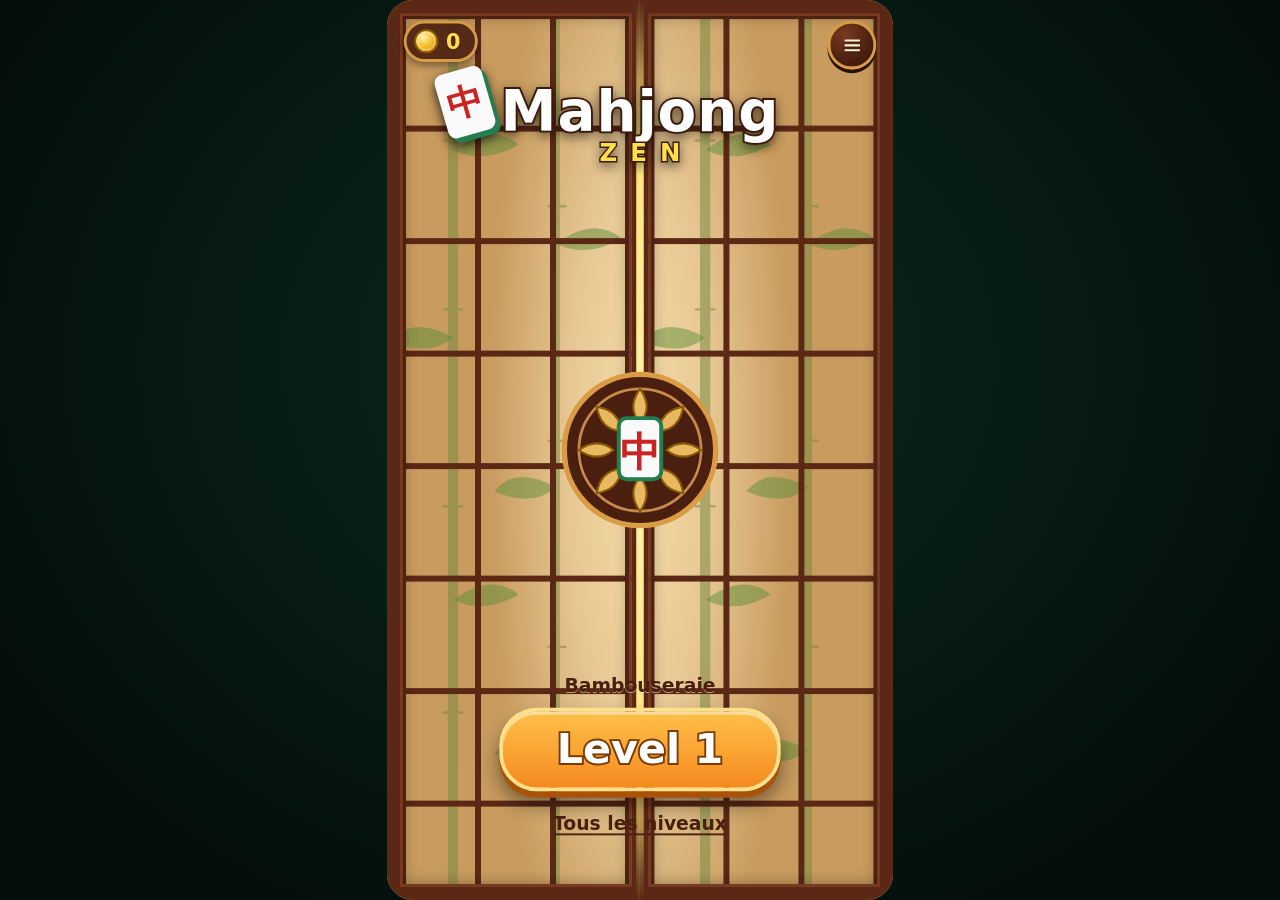
==== commit 0e4f357a: "Option Effects Full/Light, rendu allégé (pas de couche GPU par tuile), Light par défaut sur Android " ====
--- a/index.html
+++ b/index.html
@@ -5,7 +5,7 @@
 <meta name="viewport" content="width=device-width, initial-scale=1, maximum-scale=1, user-scalable=no, viewport-fit=cover">
 <meta name="theme-color" content="#082E22">
 <title>Mahjong Zen</title>
-<link rel="stylesheet" href="css/style.css?v=2">
+<link rel="stylesheet" href="css/style.css?v=3">
 </head>
 <body>
 <div id="stage">
@@ -91,16 +91,16 @@
   </div>
 </div>
 
-<script src="js/engine/layouts.js"></script>
-<script src="js/engine/board.js"></script>
-<script src="js/engine/generator.js"></script>
-<script src="js/engine/levels.js"></script>
-<script src="js/render/symbols.js"></script>
-<script src="js/render/tiles.js"></script>
-<script src="js/render/vfx.js"></script>
-<script src="js/render/shoji.js"></script>
-<script src="js/audio/sfx.js"></script>
-<script src="js/ui/hud.js"></script>
-<script src="js/main.js?v=2"></script>
+<script src="js/engine/layouts.js?v=3"></script>
+<script src="js/engine/board.js?v=3"></script>
+<script src="js/engine/generator.js?v=3"></script>
+<script src="js/engine/levels.js?v=3"></script>
+<script src="js/render/symbols.js?v=3"></script>
+<script src="js/render/tiles.js?v=3"></script>
+<script src="js/render/vfx.js?v=3"></script>
+<script src="js/render/shoji.js?v=3"></script>
+<script src="js/audio/sfx.js?v=3"></script>
+<script src="js/ui/hud.js?v=3"></script>
+<script src="js/main.js?v=3"></script>
 </body>
 </html>
--- a/css/style.css
+++ b/css/style.css
@@ -86,7 +86,7 @@
 
 /* ---------- Plateau ---------- */
 #board { inset: 0; z-index: 2; }
-.tile { position: absolute; width: var(--cw); height: var(--ch); perspective: 500px; transition: transform .16s cubic-bezier(.3,1.6,.5,1), opacity .2s; cursor: pointer; will-change: transform; }
+.tile { position: absolute; width: var(--cw); height: var(--ch); perspective: 500px; transition: transform .16s cubic-bezier(.3,1.6,.5,1), opacity .2s; cursor: pointer; }
 .tile .base { position: absolute; inset: 0; border-radius: var(--rad); background: linear-gradient(150deg, var(--jade1), var(--jade2));
   box-shadow: calc(var(--s) * 4px) calc(var(--s) * 7px) calc(var(--s) * 11px) rgba(0, 20, 12, .38); transition: background .15s; }
 .tile .face { position: absolute; left: 0; top: 0; width: var(--fw); height: var(--fh); border-radius: var(--rad); transform-style: preserve-3d;
@@ -134,7 +134,7 @@
 #dock .wood.big { margin-top: 6px; }
 
 #fx { inset: 0; z-index: 30; pointer-events: none; overflow: hidden; }
-#fx > * { position: absolute; will-change: transform, opacity; }
+#fx > * { position: absolute; }
 .fx-text { font-weight: 800; font-size: 34px; color: #fff; -webkit-text-stroke: 5px #1a0e05; paint-order: stroke fill; white-space: nowrap; text-shadow: 0 3px 6px rgba(0,0,0,.4); transform: translate(-50%, -50%); }
 .fx-text.gold { color: var(--gold); }
 .fx-flash { width: 150px; height: 150px; margin: -75px 0 0 -75px; border-radius: 50%; background: radial-gradient(circle, #fff 0%, rgba(255,246,150,.85) 30%, rgba(255,224,71,0) 70%); }
@@ -283,3 +283,36 @@
   100% { transform: scale(1.4); opacity: 0; filter: brightness(4); } }
 .tile.selected .front { animation: selGlow .5s ease-in-out infinite alternate; }
 @keyframes selGlow { to { box-shadow: 0 0 calc(var(--s) * 30px) calc(var(--s) * 8px) rgba(255,240,90,1), calc(var(--s) * 2px) calc(var(--s) * 2.5px) 0 #b99a1c; } }
+
+/* ===== Effets réduits (petites configurations / WebView lent) ===== */
+body.lowfx #table::before, body.lowfx #aura, body.lowfx #comboBanner::before { display: none; }
+body.lowfx .tile { perspective: none; transition: transform .12s, opacity .15s; }
+body.lowfx .tile .base { box-shadow: calc(var(--s) * 3px) calc(var(--s) * 5px) 0 rgba(0, 20, 12, .3); transition: none; }
+body.lowfx .tile .face { transform-style: flat; transition: none; }
+body.lowfx .tile .front { box-shadow: calc(var(--s) * 2px) calc(var(--s) * 2.5px) 0 #CDEBD9; transition: none; }
+body.lowfx .tile .front::after { transition: none; }
+body.lowfx .tile.mystery .face { transform: none; }
+body.lowfx .tile.mystery .back { transform: none; backface-visibility: visible; -webkit-backface-visibility: visible; z-index: 2; }
+body.lowfx .tile.mystery .front { visibility: hidden; }
+body.lowfx .tile.selected .front { animation: none; box-shadow: 0 0 0 calc(var(--s) * 3px) #FFF06A; }
+body.lowfx .tile.hint .front { animation: none; background: #FFEE70; box-shadow: 0 0 0 calc(var(--s) * 3px) #FFE047; }
+body.lowfx .tile.gold .sp { animation: none; }
+body.lowfx .tile .stoneCap svg { filter: none; }
+body.lowfx .tile.vanish { animation: vanishLow .16s ease-in forwards; }
+@keyframes vanishLow { to { transform: scale(1.2); opacity: 0; } }
+body.lowfx .tile.shuf { animation: shufLow .4s ease-in-out; }
+@keyframes shufLow { 50% { transform: scale(.85); } }
+body.lowfx #table.pulse, body.lowfx #game.shake { animation: none; }
+body.lowfx #comboBanner { filter: none; }
+body.lowfx #comboText { text-shadow: 0 3px 0 rgba(0, 0, 0, .6); }
+body.lowfx #comboBanner.rainbow #comboText { animation: none; filter: none; background: none; color: var(--cc); -webkit-background-clip: border-box; background-clip: border-box; }
+body.lowfx #tray.glow { box-shadow: 0 0 0 3px var(--cc), inset 0 4px 10px rgba(0, 0, 0, .6); }
+body.lowfx #comboBar::after { box-shadow: none; }
+body.lowfx .fx-ring { box-shadow: none; }
+body.lowfx .fx-text { text-shadow: none; }
+body.lowfx .fx-flash { display: none; }
+body.lowfx .wood { box-shadow: 0 4px 0 #2a0f06; }
+body.lowfx .hudCol, body.lowfx .hudCol .gold, body.lowfx b.gold { text-shadow: 0 2px 0 rgba(0, 0, 0, .5); }
+body.lowfx .door { box-shadow: none; }
+body.lowfx #slit, body.lowfx #medal { filter: none; }
+body.lowfx #stage, body.lowfx .panel, body.lowfx .sheet { box-shadow: none; }
